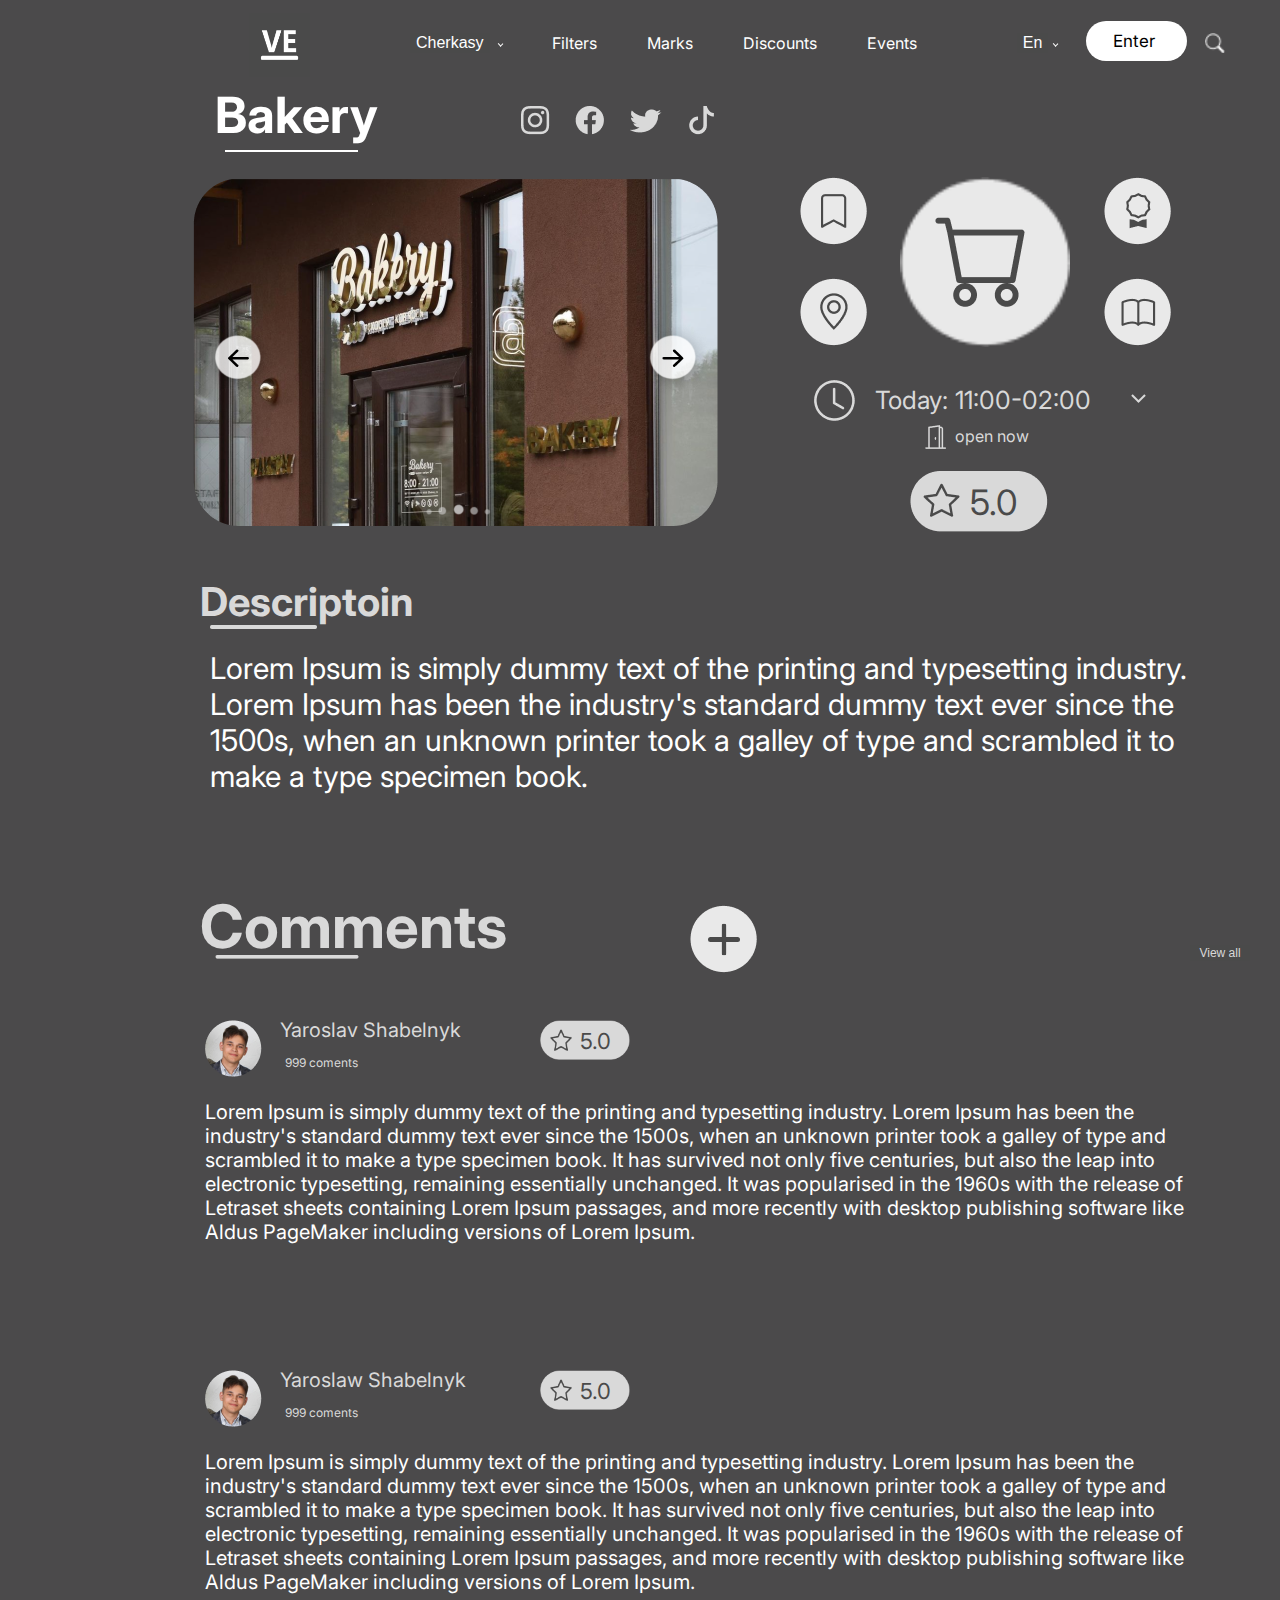
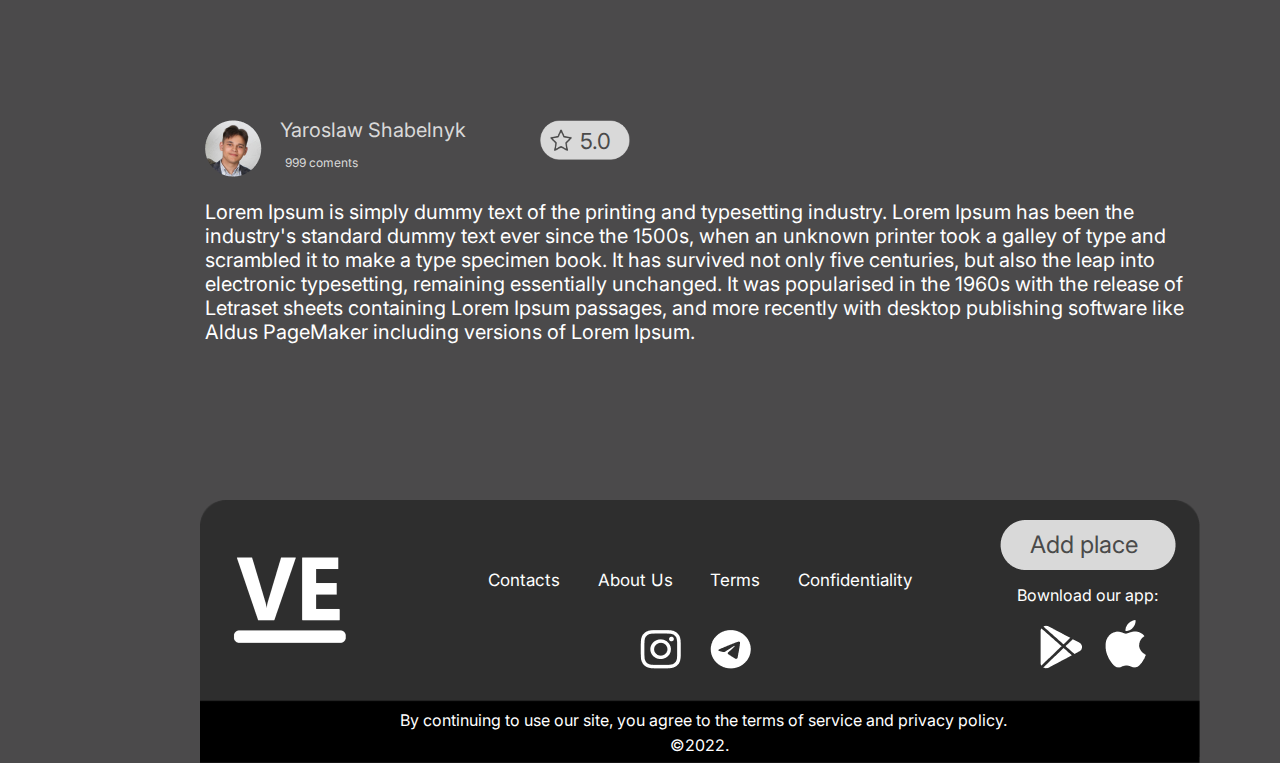
==== index.html @ d9f38a91 "product_page" ====
<!DOCTYPE html>
<html lang="en">
<head>
    <meta charset="UTF-8">
    <meta http-equiv="X-UA-Compatible" content="IE=edge">
    <meta name="viewport" content="width=device-width, initial-scale=1.0">
    <link rel="preconnect" href="https://fonts.googleapis.com"> 
    <link rel="preconnect" href="https://fonts.gstatic.com" crossorigin> 
    <link href="https://fonts.googleapis.com/css2?family=Inter:wght@500&display=swap" rel="stylesheet">
    <link rel="stylesheet" href="style.css">
    <title>Product_page</title>
</head>
<body>
    <div class="main">
        <div class="nav-bar">
                <img src="./img/VE_logo.png" alt="" class="VE">
            <button class="CA">Cherkasy</button>
            <div class="aw_1">
                <div class="arrow1"></div>
                <div class="arrow2"></div>
            </div>
            <a href="" class="nav_margin">Filters</a>
            <a href="" class="nav_margin">Marks</a>
            <a href="" class="nav_margin">Discounts</a>
            <a href="" class="nav_margin">Events</a>
            <button class="lang">En</button>
            <div class="aw_2">
                <div class="arrow_1"></div>
                <div class="arrow_2"></div>
            </div>
            <div class="button_enter">
                <a href="">
                    <div class="rectangle"></div>
                <span class="enter">Enter</span>
                </a>
            </div>
            <div class="search">
                <a href="">
                    <img src="./img/search.png" alt="" class="lupa">
                </a>    
            </div>
        </div>




        <div class="info">
            <h1 class="bk">Bakery</h1>
            <div class="border"></div>
            <div class="social">
                <a href="https://instagram.com/bakery_ck?igshid=YmMyMTA2M2Y=">
                    <img src="./img/instagram.png" alt="" class="iftt">
                </a>
                <a href="https://m.facebook.com/Bakery-%D0%BA%D0%B0%D0%B2%D1%8F%D1%80%D0%BD%D1%8F-%D0%BF%D0%B5%D0%BA%D0%B0%D1%80%D0%BD%D1%8F-1106467566123247/">
                    <img src="./img/facebook.png" alt="" class="iftt">
                </a>
                <a href="">
                    <img src="./img/twitter.png" alt="" class="iftt">
                </a>
                <a href="https://vm.tiktok.com/ZMNSdMSrP/">
                    <img src="./img/tiktok.png" alt="" class="iftt">
                </a>
            </div>
        </div>




        <div class="photo">
            <img src="./img/bakery.png" alt="" class="bakery_photo">
            <div class="arrow_round_main">
                <div class="arrow_round">
                    <img src="./img/Ellipse 8.png" alt="">
                    <img src="./img/arrow-down-short 1.png" alt="" class="arrow_down1">
                </div>
                <div class="arrow_round2">
                    <img src="./img/Ellipse 8.png" alt="">
                    <img src="./img/arrow-down-short 1-2.png" alt="" class="arrow_down1">
                </div>
            </div>
            <div class="five_round">
                <img src="./img/Ellipse 5.png" alt="">
                <img src="./img/Ellipse 3.png" alt="">
                <img src="./img/Ellipse 1.png" alt="">
                <img src="./img/Ellipse 2.png" alt="">
                <img src="./img/Ellipse 4.png" alt="">
            </div>
        </div>




        <div class="save_button">
            <img src="./img/Ellipse 7.png" alt="" class="first_butt">
            <img src="./img/Vector.png" alt="" class="save">
        </div>
        <div class="shop_button">
            <img src="./img/Ellipse 7.png" alt="" class="big_shop_round">
            <img src="./img/cart.png" alt="" class="cart">
        </div>
        <div class="map_button">
            <img src="./img/Ellipse 7.png" alt="">
            <img src="./img/map_1.png" alt="" class="map_1">
            <img src="./img/map_2.png" alt="" class="map_2">
        </div>
        <div class="award_button">
            <img src="./img/Ellipse 7.png" alt="">
            <img src="./img/award_1.png" alt="" class="award_1">
            <img src="./img/award_2.png" alt="" class="award_2">
        </div>
        <div class="menu_button">
            <img src="./img/Ellipse 7.png" alt="">
            <img src="./img/menu.png" alt="" class="menu">
        </div>



        <div class="time">
            <div class="time_list">
                <div class="clock">
                    <img src="./img/clock_round.png" alt="">
                    <img src="./img/clock_arrow.png" alt="" class="clock_arrow">
                </div>
            <span class="time_text">Today: 11:00-02:00</span>
            <div class="aw_3">
                <div class="arrow_3"></div>
                <div class="arrow_4"></div>
            </div>
            </div>
            <div class="open_now">
                <div class="door">
                    <img src="./img/door.png" alt="">
                    <img src="./img/door_handle.png" alt="" class="door_handle">
                </div>
                <span class="open_now_text"> open now</span>
            </div>
            <div class="mark">
                <img src="./img/mark.png" alt="">
                <img src="./img/star.png" alt="" class="star">
                <span class="mark_text">5.0</span>
            </div>
        </div>



        <div class="description">
            <h1 class="description_text">Descriptoin</h1>
            <img src="./img/discription_line.png" alt="" class="discription_line">
            <span class="big_discription_text">
                Lorem Ipsum is simply dummy text of the printing and typesetting industry. Lorem Ipsum has been the industry's standard dummy text ever since the 1500s, when an unknown printer took a galley of type and scrambled it to make a type specimen book.
            </span>
        </div>



        <div class="main_comment">
            <h1 class="comment_text">Comments</h1>
            <img src="./img/comment_line.png" alt="" class="comment_line">
            <div class="plus_comment">
                <img src="./img/Ellipse 7.png" alt="" class="plus_comment_round">
                <div class="horisontal_line"></div>
                <div class="vertical_line"></div>
            </div>
            <button class="view_all">View all</button>
        </div>



        <div class="comments">
            <img src="./img/yaroslaw_img.png" alt="" class="yaroslaw_img">
            <span class="nikname">Yaroslav Shabelnyk</span>
            <span class="number_of_comment">999 coments</span>
            <div class="mark_comment">
                <img src="./img/mark.png" alt="" class="mark_img_comment">
                <img src="./img/star.png" alt="" class="star_comment">
                <span class="mark_text_comment">5.0</span>
            </div>
            <span class="subtext_comment">Lorem Ipsum is simply dummy text of the printing and typesetting industry. Lorem Ipsum has been the industry's standard dummy text ever since the 1500s, when an unknown printer took a galley of type and scrambled it to make a type specimen book. It has survived not only five centuries, but also the leap into electronic typesetting, remaining essentially unchanged. It was popularised in the 1960s with the release of Letraset sheets containing Lorem Ipsum passages, and more recently with desktop publishing software like Aldus PageMaker including versions of Lorem Ipsum.</span>
        </div>
        <div class="comments_2">
            <img src="./img/yaroslaw_img.png" alt="" class="yaroslaw_img">
            <span class="nikname">Yaroslaw Shabelnyk</span>
            <span class="number_of_comment">999 coments</span>
            <div class="mark_comment">
                <img src="./img/mark.png" alt="" class="mark_img_comment">
                <img src="./img/star.png" alt="" class="star_comment">
                <span class="mark_text_comment">5.0</span>
            </div>
            <span class="subtext_comment">Lorem Ipsum is simply dummy text of the printing and typesetting industry. Lorem Ipsum has been the industry's standard dummy text ever since the 1500s, when an unknown printer took a galley of type and scrambled it to make a type specimen book. It has survived not only five centuries, but also the leap into electronic typesetting, remaining essentially unchanged. It was popularised in the 1960s with the release of Letraset sheets containing Lorem Ipsum passages, and more recently with desktop publishing software like Aldus PageMaker including versions of Lorem Ipsum.</span>
        </div>
        <div class="comments_3">
            <img src="./img/yaroslaw_img.png" alt="" class="yaroslaw_img">
            <span class="nikname">Yaroslaw Shabelnyk</span>
            <span class="number_of_comment">999 coments</span>
            <div class="mark_comment">
                <img src="./img/mark.png" alt="" class="mark_img_comment">
                <img src="./img/star.png" alt="" class="star_comment">
                <span class="mark_text_comment">5.0</span>
            </div>
            <span class="subtext_comment">Lorem Ipsum is simply dummy text of the printing and typesetting industry. Lorem Ipsum has been the industry's standard dummy text ever since the 1500s, when an unknown printer took a galley of type and scrambled it to make a type specimen book. It has survived not only five centuries, but also the leap into electronic typesetting, remaining essentially unchanged. It was popularised in the 1960s with the release of Letraset sheets containing Lorem Ipsum passages, and more recently with desktop publishing software like Aldus PageMaker including versions of Lorem Ipsum.</span>
        </div>




        <div class="footer">
            <img src="./img/footer_gray.png" alt="" class="footer_gray">
            <img src="./img/footer_black.png" alt="" class="footer_black">
            <img src="./img/VE_footer_logo.png" alt="" class="VE_footer_logo">
            <div class="footer_text">
                <span class="contacts">Contacts</span>
                <span class="about_us">About Us</span>
                <span class="terms">Terms</span>
                <span class="confidentiality">Confidentiality</span>
            </div>
            <a href="https://instagram.com/visiteverywhere.comp?igshid=YmMyMTA2M2Y=" class="footer_inst">
                <img src="./img/footer_instagram.png" alt="">
            </a>
            <a href="" class="footer_teleg">
                <img src="./img/footer_telegram.png" alt="">
            </a>
            <div class="add_place">
                <img src="./img/add_place.png" alt="">
                <a href="" class="add_place_text">Add place</a>
            </div>
            <span class="download">Bownload our app:</span>
            <div class="google_play">
                <img src="./img/google_play.png" alt="">
            </div>
            <div class="apple">
                <img src="./img/apple.png" alt="">
            </div>
            <span class="footer_end_text">By continuing to use our site, you agree to the terms of service and privacy policy.</span>
            <span class="footer_end_text_year">©2022.</span>
        </div>
    </div>
</body>
</html>
---- style.css ----
body{
    background-color: rgb(75 74 75);
    font-family: 'Inter', sans-serif;
}

p{
    color: white;
}
a{
    color: white;
    text-decoration: none;
}
.main{
    width: 100%;
    max-width: 1100px;
    height: 1500px;
    margin-left: 150px;
    margin-right: 150px;

}
.nav-bar{
    display: flex;
    align-items: flex-end;
    justify-content: center;
    position: absolute;
    width: 1100px;
    height: 43px;
    left: 175px;
    top: 10px;
    padding-left: 50px;
}
.VE{
    position: absolute;
    width: 60.71px;
    height: 64.72px;
    left: 74.2px;
    top: 2.74px;
}
.CA{
    position: absolute;
    left: 235px;
    border: none;
    background-color: #4A4A4A;
    color: white;
    font-size: 16px;
}
.aw_1{
    position: absolute;
    width: 10px;
    height: 15px;
    left: 315.99px;
    top: 31.73px;
    transform: rotate(90deg);
}
.arrow1{
    position: absolute;
    width: 0.95px;
    height: 3.73px;
    top: 2px;
    background-color: white;
    transform: rotate(45deg);
}
.arrow2{
    position: absolute;
    width: 0.95px;
    height: 3.73px;
    background-color: white;
    transform: rotate(-45deg);
}
.nav_margin{
    margin-left: 50px;
}
.lang{
    margin-left: 100px;
    border: none;
    color: white;
    background-color: #4A4A4A;
    font-size: 16px;
}

.aw_2{
    position: absolute;
    width: 10px;
    height: 15px;
    left: 870.99px;
    top: 31.73px;
    transform: rotate(90deg);
}
.arrow_1{
    position: absolute;
    width: 0.95px;
    height: 3.73px;
    top: 2px;
    background-color: white;
    transform: rotate(45deg);
}
.arrow_2{
    position: absolute;
    width: 0.95px;
    height: 3.73px;
    background-color: white;
    transform: rotate(-45deg);
}
.button_enter{
    position: absolute;
    width: 100.67px;
    height: 40.12px;
    left: 910.96px;
    top: 11.31px;
}
.enter{
    position: absolute;
    left: 27px;
    top: 13px;
    font-size: 17px;
    line-height: 15px;
    color: #000000;
}
.rectangle{
    width: 100.67px;
    height: 40.12px;
    background: white;
    border-radius: 23px;
}
.search{
    position: absolute;
    top: 23px;
    left: 1030px;
    width: 20px;
    height: 20px;
}
.lupa{
    width: 20px;
    height: 20px;
}



.info{
    position: absolute;
    top: 75px;
    left: 215px;
    color: white;
    font-size: 25px;
    margin-bottom: 10px;
}
.bk{
    margin-bottom: 5px;
    margin-top: 10px;
}
.border{
    border: 1px solid white;
    margin-left: 10px;
    margin-right: 20px;
}



.social{
    display: flex;
    position: absolute;
    top: 30px;
    left: 280px;
}
.iftt{
    margin-left: 25px;
}



.bakery_photo{
    margin-top: 170px;
    margin-left: 35px;
}
.arrow_round{
    position: absolute;
    top: 10px;
    left: 20px;
}
.arrow_down1{
    position: absolute;
    bottom: 23px;
    left: 17px;
}
.arrow_round2{
    position: absolute;
    top: 10px;
    left: 455px;
}
.arrow_round_main{
    position: absolute;
    top: 310px;
    left: 180px;
}
.five_round{
    position: absolute;
    left: 425px;
    top: 500px;
}



.save_button{
    position: absolute;
    top: 177px;
    left: 800px;
}
.save{
    position: absolute;
    left: 20px;
    top: 17px;
    
}
.shop_button{
    position: absolute;
    top: 177px;
    left: 900px;
}
.big_shop_round{
    width: 170px;
    height: 170px;
    position: absolute;
}
.cart{
    position: absolute;
    top: 40px;
    left: 35px;
}
.map_button{
    position: absolute;
    top: 278px;
    left: 800px;
}
.map_1{
    position: absolute;
    top: 22px;
    left: 27px;
}
.map_2{
    position: absolute;
    top: 15px;
    left: 20px;
}
.award_button{
    position: absolute;
    top: 177px;
    left: 1104px;
}
.award_1{
    position: absolute;
    top: 42px;
    left: 25px;
}
.award_2{
    position: absolute;
    top: 16px;
    left: 22px;
}
.menu_button{
    position: absolute;
    top: 278px;
    left: 1104px;
}
.menu{
    position: absolute;
    top: 20px;
    left: 17px;
}



.time{
    position: absolute;
    top: 400px;
    left: 820px;
}
.time_list{
    position: absolute;
}
.clock{
    position: absolute;
    left: -6px;
    top: -20px;

}
.clock_arrow{
    position: absolute;
    top: 7px;
    left: 18px;
}
.time_text{
    position: absolute;
    top: -15px;
    left: 55px;
    width: 250px;
    color: #D9D9D9;
    font-size: 25px;
}
.aw_3{
    position: absolute;
    width: 30px;
    height: 35px;
    left: 294px;
    top: -5px;
    transform: rotate(90deg);
}
.arrow_3{
    position: absolute;
    width: 2px;
    height: 10px;
    top: 6px;
    background-color: #D9D9D9;
    transform: rotate(45deg);
}
.arrow_4{
    position: absolute;
    width: 2px;
    height: 10px;
    background-color: #D9D9D9;
    transform: rotate(-45deg);
}



.open_now{
    position: absolute;
    top: 5px;
    left: 85px;
}
.door{
    position: absolute;
    top: 20px;
    left: 20px;
}
.door_handle{
    position: absolute;
    top: 11px;
    left: 9px;
}
.open_now_text{
    position: absolute;
    top: 21px;
    left: 50px;
    width: 100px;
    color: #D9D9D9;
}
.mark{
    position: absolute;
    top: 70px;
    left: 90px;
}
.star{
    position: absolute;
    top: 13px;
    left: 13px;
}
.mark_text{
    position: absolute;
    top: 11px;
    left: 60px;
    width: 50px;
    font-size: 35px;
    color: #4A4A4A;
}
.description{
    position: absolute;
    top: 550px;
    left: 190px;
}
.description_text{
    position: absolute;
    left: 10px;
    color: #D9D9D9;
    font-size: 40px;
}
.discription_line{
    position: absolute;
    top: 75px;
    left: 20px;
}
.big_discription_text{
    position: absolute;
    width: 1000px;
    height: 220px;
    left: 20px;
    top: 100px;
    font-size: 30px;
    color: white;
}



.main_comment{
    position: absolute;
    top: 850px;
    left: 190px;
}
.comment_text{
    position: absolute;
    left: 10px;
    font-size: 60px;
    color: #D9D9D9;
}
.comment_line{
    position: absolute;
    top: 105px;
    left: 25px;
}
.plus_comment{
    position: absolute;
    top: 55px;
    left: 500px;
}
.plus_comment_line{
    width: 40px;
    height: 40px;
}
.horisontal_line{
    border-top: 5px solid #4A4A4A;
    border-radius: 10px;
    position: absolute;
    top: 32px;
    left: 18px;
    width: 32px;
}
.vertical_line{
    border-top: 5px solid #4A4A4A;
    border-radius: 10px;
    position: absolute;
    top: 32px;
    left: 18px;
    width: 32px;
    transform: rotate(90deg);
}
.view_all{
    position: absolute;
    background-color: #4A4A4A;
    width: 60px;
    top: 95px;
    left: 1000px;
    font-size: 12px;
    color: #D9D9D9;
    border: none;
}



.comments{
    position: absolute;
    top: 1000px;
    left: 190px;
}
.yaroslaw_img{
    position: absolute;
    top: 20px;
    left: 15px;
}
.nikname{
    position: absolute;
    top: 18px;
    left: 90px;
    width: 250px;
    font-size: 20px;
    color: #D9D9D9;
}
.number_of_comment{
    position: absolute;
    top: 55px;
    left: 95px;
    width: 150px;
    font-size: 12px;
    color: #D9D9D9;
}
.mark_comment{
    position: absolute;
    top: 20px;
    left: 350px;
    width: 90px;
    height: 40px;
}
.mark_img_comment{
    width: 90px;
    height: 40px;
}
.star_comment{
    position: absolute;
    top: 9px;
    left: 10px;
    width: 22px;
    height: 22px;
}
.mark_text_comment{
    position: absolute;
    top: 8px;
    left: 40px;
    width: 50px;
    font-size: 22px;
    color: #4A4A4A;
}
.subtext_comment{
    position: absolute;
    top: 100px;
    left: 15px;
    width: 1000px;
    font-size: 20px;
    color: white;
}
.comments_2{
    position: absolute;
    top: 1350px;
    left: 190px;
}
.comments_3{
    position: absolute;
    top: 1700px;
    left: 190px;
}



.footer{
    position: absolute;
    top: 2100px;
    left: 200px;
}
.footer_gray{
    width: 1000px;
}
.footer_black{
    position: absolute;
    top: 200px;
    left: 0px;
    width: 1000px;
}
.VE_footer_logo{
    position: absolute;
    top: 5px;
    left: 0px;
}
.footer_text{
    display: flex;
    justify-content: space-evenly;
    align-items: center;
    position: absolute;
    top: 30px;
    left: 200px;
    font-size: 17px;
    color: white;
    width: 500px;
    height: 100px;
    margin-left: 50px;
}
.footer_inst{
    position: absolute;
    top: 130px;
    left: 440px;
}
.footer_teleg{
    position: absolute;
    top: 130px;
    left: 510px;
}
.add_place{
    position: absolute;
    top: 20px;
    left: 800px;
}
.add_place_text{
    position: absolute;
    top: 10px;
    left: 30px;
    color: #4A4A4A;
    font-size: 24px;
}
.download{
    position: absolute;
    top: 85px;
    left: 817px;
    color: white;
}
.google_play{
    position: absolute;
    top: 125px;
    left: 840px;
}
.apple{
    position: absolute;
    top: 120px;
    left: 905px;
}
.footer_end_text{
    position: absolute;
    top: 210px;
    left: 200px;
    color: white;
}
.footer_end_text_year{
    position: absolute;
    top: 235px;
    left: 470px;
    color: white;
}
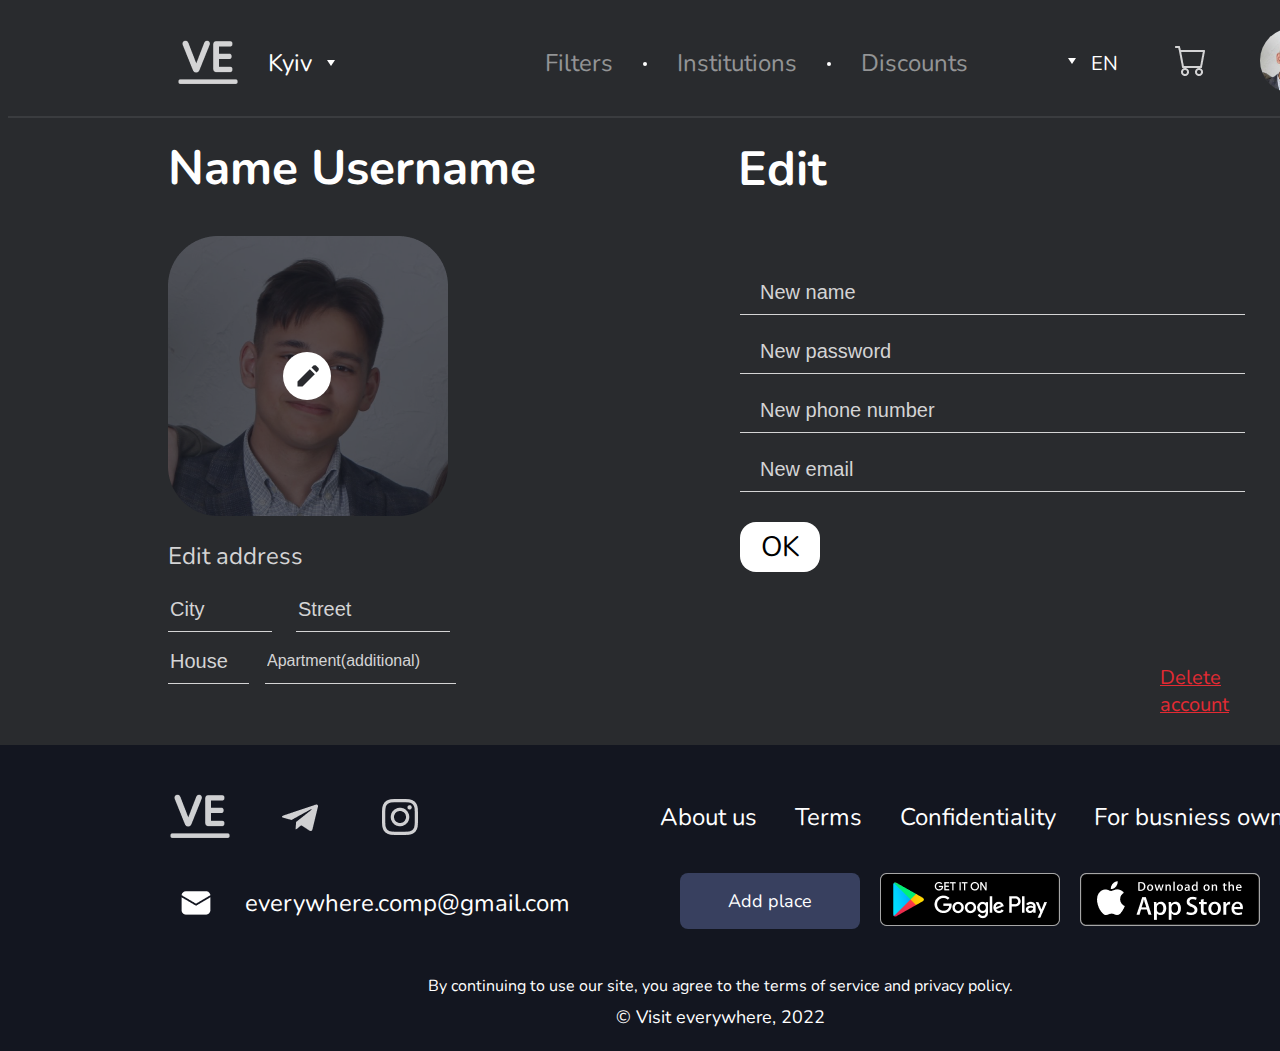
==== commit d98a8d89: "userpage" ====
--- a/index.html
+++ b/index.html
@@ -4,235 +4,112 @@
     <meta charset="UTF-8">
     <meta http-equiv="X-UA-Compatible" content="IE=edge">
     <meta name="viewport" content="width=device-width, initial-scale=1.0">
+    <title>User Page</title>
+    <link rel="stylesheet" href="style.css">
     <link rel="preconnect" href="https://fonts.googleapis.com"> 
     <link rel="preconnect" href="https://fonts.gstatic.com" crossorigin> 
-    <link href="https://fonts.googleapis.com/css2?family=Inter:wght@500&display=swap" rel="stylesheet">
-    <link rel="stylesheet" href="style.css">
-    <title>Product_page</title>
+    <link href="https://fonts.googleapis.com/css2?family=Inter:wght@500&family=Nunito:wght@300&display=swap" rel="stylesheet">
 </head>
 <body>
-    <div class="main">
-        <div class="nav-bar">
-                <img src="./img/VE_logo.png" alt="" class="VE">
-            <button class="CA">Cherkasy</button>
-            <div class="aw_1">
-                <div class="arrow1"></div>
-                <div class="arrow2"></div>
+    <div class="border"></div>
+        <div class="header">
+            <div class="nav_bar">
+                <img src="./user_img/LOGO 11.48.09.png" alt="" class="VE_logo">
+                <div class="city_options">
+                    <span>Kyiv</span>
+                    <div class="arrow_1"></div>
+                </div>
+                <div class="widdgets">
+                    <a href="#" class="widdgets_margin">Filters</a>
+                    <div class="dot"></div>
+                    <a href="#" class="widdgets_margin">Institutions</a>
+                    <div class="dot"></div>
+                    <a href="#">Discounts</a>
+                </div>
+                <div class="languages">
+                    <div class="arrow_2"></div>
+                    <span class="languages_text">EN</span>
+                </div>
+                <div class="bi_cart">
+                    <a href="#">
+                        <img src="./user_img/bi_cart.png" alt="">
+                    </a>
+                </div>
+                <div class="photo">
+                    <img src="./user_img/Photo_yar.png" alt="" class="photo_yar">
+                </div>
             </div>
-            <a href="" class="nav_margin">Filters</a>
-            <a href="" class="nav_margin">Marks</a>
-            <a href="" class="nav_margin">Discounts</a>
-            <a href="" class="nav_margin">Events</a>
-            <button class="lang">En</button>
-            <div class="aw_2">
-                <div class="arrow_1"></div>
-                <div class="arrow_2"></div>
+            
+            <h1 class="username">Name Username</h1>
+            <h1 class="edit">Edit</h1>
+            <div class="photo_and_address">
+                <div class="redaktor_photo">
+                    <img src="./user_img/dark_photo_yar.png" alt="" class="dark_photo_yar">
+                    <a href="#">
+                        <div class="round_pencil">
+                            <img src="./user_img/pencil.png" alt="" class="pencil">
+                        </div>
+                    </a>
+                </div>
+                <p class="edit_address">Edit address</p>
+                <div class="address">
+                    <input type="text" placeholder="City" class="input_city">
+                    <input type="text" placeholder="Street" class="input_street">
+                </div>
+                <div class="address_1">
+                    <input type="text" placeholder="House" class="input_house">
+                    <input type="text" placeholder="Apartment(additional)" class="input_apartment">
+                </div>
             </div>
-            <div class="button_enter">
-                <a href="">
-                    <div class="rectangle"></div>
-                <span class="enter">Enter</span>
+            <div class="edit_account">
+                <div class="account_settings">
+                    <input type="text" placeholder="New name" class="change_settings">
+                    <input type="text" placeholder="New password" class="change_settings">
+                    <input type="text" placeholder="New phone number" class="change_settings">
+                    <input type="text" placeholder="New email" class="change_settings">
+                </div>
+                <a href="" class="a_accept">
+                    <div class="accept">OK</div>
                 </a>
             </div>
-            <div class="search">
+            <a href="#" class="delete">Delete account</a>
+        </div>
+        
+        <div class="footer">
+            <div class="footer_bar">
+                <img src="./user_img/LOGO 11.48.09.png" alt="" class="VE_logo">
+                <img src="./user_img/telegram_whte.png" alt="" class="telegram">
+                <img src="./user_img/instagram_white.png" alt="" class="instagram">
+                <div class="footer_widdgets">
+                    <a href="" class="about_us">About us</a>
+                    <a href="" class="footer_widdgets_margin">Terms</a>
+                    <a href="" class="footer_widdgets_margin">Confidentiality</a>
+                    <a href="" class="footer_widdgets_margin">For busniess owners</a>
+                </div>
+            </div>
+            <div class="gmail_and_store">
                 <a href="">
-                    <img src="./img/search.png" alt="" class="lupa">
-                </a>    
+                    <div class="gmail">
+                        <img src="./user_img/gmail.png" alt="" class="gmail_photo">
+                        <span class="gmail_text">everywhere.comp@gmail.com</span>
+                    </div>
+                </a>
+                <div class="store">
+                    <a href="">
+                        <div class="add_place">Add place</div>
+                    </a>
+                    <a href="" class="gplay_astore">
+                        <img src="./user_img/gplay.png" alt="">
+                    </a>
+                    <a href="" class="gplay_astore">
+                        <img src="./user_img/astore.png" alt="">
+                    </a>
+                </div>
+            </div>
+            <div class="footer_text">
+                <span class="first_footer_text">By continuing to use our site, you agree to the terms of service and privacy policy.</span>
+                <span class="second_footer_text">© Visit everywhere, 2022</span>
             </div>
         </div>
-
-
-
-
-        <div class="info">
-            <h1 class="bk">Bakery</h1>
-            <div class="border"></div>
-            <div class="social">
-                <a href="https://instagram.com/bakery_ck?igshid=YmMyMTA2M2Y=">
-                    <img src="./img/instagram.png" alt="" class="iftt">
-                </a>
-                <a href="https://m.facebook.com/Bakery-%D0%BA%D0%B0%D0%B2%D1%8F%D1%80%D0%BD%D1%8F-%D0%BF%D0%B5%D0%BA%D0%B0%D1%80%D0%BD%D1%8F-1106467566123247/">
-                    <img src="./img/facebook.png" alt="" class="iftt">
-                </a>
-                <a href="">
-                    <img src="./img/twitter.png" alt="" class="iftt">
-                </a>
-                <a href="https://vm.tiktok.com/ZMNSdMSrP/">
-                    <img src="./img/tiktok.png" alt="" class="iftt">
-                </a>
-            </div>
-        </div>
-
-
-
-
-        <div class="photo">
-            <img src="./img/bakery.png" alt="" class="bakery_photo">
-            <div class="arrow_round_main">
-                <div class="arrow_round">
-                    <img src="./img/Ellipse 8.png" alt="">
-                    <img src="./img/arrow-down-short 1.png" alt="" class="arrow_down1">
-                </div>
-                <div class="arrow_round2">
-                    <img src="./img/Ellipse 8.png" alt="">
-                    <img src="./img/arrow-down-short 1-2.png" alt="" class="arrow_down1">
-                </div>
-            </div>
-            <div class="five_round">
-                <img src="./img/Ellipse 5.png" alt="">
-                <img src="./img/Ellipse 3.png" alt="">
-                <img src="./img/Ellipse 1.png" alt="">
-                <img src="./img/Ellipse 2.png" alt="">
-                <img src="./img/Ellipse 4.png" alt="">
-            </div>
-        </div>
-
-
-
-
-        <div class="save_button">
-            <img src="./img/Ellipse 7.png" alt="" class="first_butt">
-            <img src="./img/Vector.png" alt="" class="save">
-        </div>
-        <div class="shop_button">
-            <img src="./img/Ellipse 7.png" alt="" class="big_shop_round">
-            <img src="./img/cart.png" alt="" class="cart">
-        </div>
-        <div class="map_button">
-            <img src="./img/Ellipse 7.png" alt="">
-            <img src="./img/map_1.png" alt="" class="map_1">
-            <img src="./img/map_2.png" alt="" class="map_2">
-        </div>
-        <div class="award_button">
-            <img src="./img/Ellipse 7.png" alt="">
-            <img src="./img/award_1.png" alt="" class="award_1">
-            <img src="./img/award_2.png" alt="" class="award_2">
-        </div>
-        <div class="menu_button">
-            <img src="./img/Ellipse 7.png" alt="">
-            <img src="./img/menu.png" alt="" class="menu">
-        </div>
-
-
-
-        <div class="time">
-            <div class="time_list">
-                <div class="clock">
-                    <img src="./img/clock_round.png" alt="">
-                    <img src="./img/clock_arrow.png" alt="" class="clock_arrow">
-                </div>
-            <span class="time_text">Today: 11:00-02:00</span>
-            <div class="aw_3">
-                <div class="arrow_3"></div>
-                <div class="arrow_4"></div>
-            </div>
-            </div>
-            <div class="open_now">
-                <div class="door">
-                    <img src="./img/door.png" alt="">
-                    <img src="./img/door_handle.png" alt="" class="door_handle">
-                </div>
-                <span class="open_now_text"> open now</span>
-            </div>
-            <div class="mark">
-                <img src="./img/mark.png" alt="">
-                <img src="./img/star.png" alt="" class="star">
-                <span class="mark_text">5.0</span>
-            </div>
-        </div>
-
-
-
-        <div class="description">
-            <h1 class="description_text">Descriptoin</h1>
-            <img src="./img/discription_line.png" alt="" class="discription_line">
-            <span class="big_discription_text">
-                Lorem Ipsum is simply dummy text of the printing and typesetting industry. Lorem Ipsum has been the industry's standard dummy text ever since the 1500s, when an unknown printer took a galley of type and scrambled it to make a type specimen book.
-            </span>
-        </div>
-
-
-
-        <div class="main_comment">
-            <h1 class="comment_text">Comments</h1>
-            <img src="./img/comment_line.png" alt="" class="comment_line">
-            <div class="plus_comment">
-                <img src="./img/Ellipse 7.png" alt="" class="plus_comment_round">
-                <div class="horisontal_line"></div>
-                <div class="vertical_line"></div>
-            </div>
-            <button class="view_all">View all</button>
-        </div>
-
-
-
-        <div class="comments">
-            <img src="./img/yaroslaw_img.png" alt="" class="yaroslaw_img">
-            <span class="nikname">Yaroslav Shabelnyk</span>
-            <span class="number_of_comment">999 coments</span>
-            <div class="mark_comment">
-                <img src="./img/mark.png" alt="" class="mark_img_comment">
-                <img src="./img/star.png" alt="" class="star_comment">
-                <span class="mark_text_comment">5.0</span>
-            </div>
-            <span class="subtext_comment">Lorem Ipsum is simply dummy text of the printing and typesetting industry. Lorem Ipsum has been the industry's standard dummy text ever since the 1500s, when an unknown printer took a galley of type and scrambled it to make a type specimen book. It has survived not only five centuries, but also the leap into electronic typesetting, remaining essentially unchanged. It was popularised in the 1960s with the release of Letraset sheets containing Lorem Ipsum passages, and more recently with desktop publishing software like Aldus PageMaker including versions of Lorem Ipsum.</span>
-        </div>
-        <div class="comments_2">
-            <img src="./img/yaroslaw_img.png" alt="" class="yaroslaw_img">
-            <span class="nikname">Yaroslaw Shabelnyk</span>
-            <span class="number_of_comment">999 coments</span>
-            <div class="mark_comment">
-                <img src="./img/mark.png" alt="" class="mark_img_comment">
-                <img src="./img/star.png" alt="" class="star_comment">
-                <span class="mark_text_comment">5.0</span>
-            </div>
-            <span class="subtext_comment">Lorem Ipsum is simply dummy text of the printing and typesetting industry. Lorem Ipsum has been the industry's standard dummy text ever since the 1500s, when an unknown printer took a galley of type and scrambled it to make a type specimen book. It has survived not only five centuries, but also the leap into electronic typesetting, remaining essentially unchanged. It was popularised in the 1960s with the release of Letraset sheets containing Lorem Ipsum passages, and more recently with desktop publishing software like Aldus PageMaker including versions of Lorem Ipsum.</span>
-        </div>
-        <div class="comments_3">
-            <img src="./img/yaroslaw_img.png" alt="" class="yaroslaw_img">
-            <span class="nikname">Yaroslaw Shabelnyk</span>
-            <span class="number_of_comment">999 coments</span>
-            <div class="mark_comment">
-                <img src="./img/mark.png" alt="" class="mark_img_comment">
-                <img src="./img/star.png" alt="" class="star_comment">
-                <span class="mark_text_comment">5.0</span>
-            </div>
-            <span class="subtext_comment">Lorem Ipsum is simply dummy text of the printing and typesetting industry. Lorem Ipsum has been the industry's standard dummy text ever since the 1500s, when an unknown printer took a galley of type and scrambled it to make a type specimen book. It has survived not only five centuries, but also the leap into electronic typesetting, remaining essentially unchanged. It was popularised in the 1960s with the release of Letraset sheets containing Lorem Ipsum passages, and more recently with desktop publishing software like Aldus PageMaker including versions of Lorem Ipsum.</span>
-        </div>
-
-
-
-
-        <div class="footer">
-            <img src="./img/footer_gray.png" alt="" class="footer_gray">
-            <img src="./img/footer_black.png" alt="" class="footer_black">
-            <img src="./img/VE_footer_logo.png" alt="" class="VE_footer_logo">
-            <div class="footer_text">
-                <span class="contacts">Contacts</span>
-                <span class="about_us">About Us</span>
-                <span class="terms">Terms</span>
-                <span class="confidentiality">Confidentiality</span>
-            </div>
-            <a href="https://instagram.com/visiteverywhere.comp?igshid=YmMyMTA2M2Y=" class="footer_inst">
-                <img src="./img/footer_instagram.png" alt="">
-            </a>
-            <a href="" class="footer_teleg">
-                <img src="./img/footer_telegram.png" alt="">
-            </a>
-            <div class="add_place">
-                <img src="./img/add_place.png" alt="">
-                <a href="" class="add_place_text">Add place</a>
-            </div>
-            <span class="download">Bownload our app:</span>
-            <div class="google_play">
-                <img src="./img/google_play.png" alt="">
-            </div>
-            <div class="apple">
-                <img src="./img/apple.png" alt="">
-            </div>
-            <span class="footer_end_text">By continuing to use our site, you agree to the terms of service and privacy policy.</span>
-            <span class="footer_end_text_year">©2022.</span>
-        </div>
-    </div>
 </body>
 </html>--- a/style.css
+++ b/style.css
@@ -1,602 +1,323 @@
 body{
-    background-color: rgb(75 74 75);
-    font-family: 'Inter', sans-serif;
-}
-
-p{
-    color: white;
+    width: auto;
+    height: 1020px;
+    background: #292B2E;
+    font-family: 'Nunito', sans-serif;
+}
+.header{
+    width: 1157px;
+    margin-left: 160px;
 }
 a{
-    color: white;
     text-decoration: none;
-}
-.main{
-    width: 100%;
-    max-width: 1100px;
-    height: 1500px;
-    margin-left: 150px;
-    margin-right: 150px;
-
-}
-.nav-bar{
-    display: flex;
-    align-items: flex-end;
+    color: #FFFFFF80;
+}
+.nav_bar{
+    margin-top: 23px;
+    display: flex;
+    align-items: center;
+}
+.VE_logo{
+    width: 80px;
+    height: 80px;
+}
+.city_options{
+    display: flex;
+    flex-direction: row;
+    align-items: center;
+    margin-left: 20px;
+    font-size: 24px;
+    color: white;
+}
+.arrow_1{
+    margin-left: 15px;
+    width: 0;
+	height: 0;
+	border-left: 4px solid transparent;
+	border-right: 4px solid transparent;
+	border-top: 6px solid white;
+}
+.widdgets{
+    display: flex;
+    margin-left: 210px;
+    font-size: 24px;
+    color: lightgray;
+}
+.widdgets_margin{
+    margin-right: 30px;
+}
+.dot{
+    margin-top: 15px;
+    margin-right: 30px;
+    width: 4px;
+    height: 4px;
+    background-color: white;
+    border-radius: 50px;
+}
+.languages{
+    margin-left: 100px;
+    display: flex;
+    font-size: 20px;
+    color: white;
+    width: 60px;
+}
+.languages_text{
+    margin-left: 15px;
+}
+.arrow_2{
+    margin-top: 8px;
+    width: 0;
+	height: 0;
+	border-left: 4px solid transparent;
+	border-right: 4px solid transparent;
+	border-top: 6px solid white;
+}
+.bi_cart{
+    margin-left: 55px;
+}
+.photo{
+    margin-left: 53px;
+}
+.photo_yar{
+    width: 65px;
+    height: 65px;
+    border-radius: 50px;
+}
+.border{
+    border: 1px solid #FFFFFF15;
+    position: absolute;
+    top: 116px;
+    width: 1430px;
+}
+.username{
+    font-size: 48px;
+    color: white;
+}
+.edit{
+    font-size: 48px;
+    color: white;
+    position: relative;
+    left: 570px;
+    bottom: 97px;
+    width: 100px;
+}
+.photo_and_address{
+    width: 280px;
+    height: 450px;
+    position: relative;
+    bottom: 95px;
+}
+.redaktor_photo{
+    width: 280px;
+    height: 280px;
+}
+.round_pencil{
+    width: 48px;
+    height: 48px;
+    border-radius: 50px;
+    background-color: white;
+    position: relative;
+    bottom: 170px;
+    left: 115px;
+}
+.pencil{
+    position: relative;
+    top: 13px;
+    left: 14px;
+}
+.edit_address{
+    color: #D4D4D5;
+    font-size: 24px;
+}
+.address{
+    display: flex;
+    margin-bottom: 16px;
+    height: 36px;
+}
+.address_1{
+    display: flex;
+    height: 36px;
+}
+.input_city{
+    background-color: #292B2E;
+    border: none;
+    width: 100px;
+    font-size: 20px;
+    margin-right: 24px;
+    color: #D4D4D5;
+    border-bottom: 1px solid #D4D4D5;
+    padding-bottom: 10px;
+}
+.input_city::placeholder{
+    color: #D4D4D5;
+}
+.input_street{
+    background-color: #292B2E;
+    border: none;
+    width: 150px;
+    font-size: 20px;
+    color: #D4D4D5;
+    border-bottom: 1px solid #D4D4D5;
+    padding-bottom: 10px;
+}
+.input_street::placeholder{
+    color: #D4D4D5;
+}
+.input_house{
+    background-color: #292B2E;
+    border: none;
+    width: 77px;
+    font-size: 20px;
+    margin-right: 16px;
+    color: #D4D4D5;
+    border-bottom: 1px solid #D4D4D5;
+    padding-bottom: 10px;
+}
+.input_house::placeholder{
+    color: #D4D4D5;
+}
+.input_apartment{
+    background-color: #292B2E;
+    border: none;
+    width: 187px;
+    font-size: 16px;
+    color: #D4D4D5;
+    border-bottom: 1px solid #D4D4D5;
+    padding-bottom: 10px;
+}
+.input_apartment::placeholder{
+    color: #D4D4D5;
+}
+.edit_account{
+    display: flex;
+    flex-direction: column;
+    width: 483px;
+    height: 400px;
+    position: absolute;
+    top: 280px;
+    left: 740px;
+}
+.account_settings{
+    width: 483px;
+    height: 242px;
+}
+.change_settings{
+    width: 483px;
+    margin-bottom: 24px;
+    background-color: #292B2E;
+    border: none;
+    border-bottom: 1px solid #D4D4D5;
+    font-size: 20px;
+    padding: 1px 2px 10px 20px ;
+    color: #D4D4D5;
+}
+.change_settings::placeholder{
+    color: #D4D4D5;
+}.a_accept{
+    color: black;
+}
+.accept{
+    background-color: white;
+    width: 80px;
+    height: 50px;
+    border-radius: 16px;
+    display: flex;
+    align-items: center;
     justify-content: center;
+    font-size: 28px;
+}
+.delete{
     position: absolute;
-    width: 1100px;
-    height: 43px;
-    left: 175px;
-    top: 10px;
-    padding-left: 50px;
-}
-.VE{
-    position: absolute;
-    width: 60.71px;
-    height: 64.72px;
-    left: 74.2px;
-    top: 2.74px;
-}
-.CA{
-    position: absolute;
-    left: 235px;
-    border: none;
-    background-color: #4A4A4A;
-    color: white;
+    top: 664px;
+    left: 1160px;
+    color: #E32A33;
+    text-decoration: underline 0.5px;
+    font-size: 20px;
+    width: 133px;
+}
+.footer{
+    background: #131620;
+    width: 1440px;
+    height: 306px;
+    position: relative;
+    right: 8px;
+    bottom: 36px;
+}
+.footer_bar{
+    position: relative;
+    top: 32px;
+    margin-left: 160px;
+    display: flex;
+    align-items: center;
+}
+.telegram{
+    margin-left: 42px;
+}
+.instagram{
+    margin-left: 64px;
+}
+.footer_widdgets{
+    margin-left: 242px;
+    font-size: 24px;
+}
+.footer_widdgets_margin{
+    margin-left: 32px;
+    color: white;
+}
+.about_us{
+    color: white;
+}
+.gmail_and_store{
+    position: relative;
+    top: 50px;
+    height: 55px;
+    display: flex;
+    align-items: center;
+    justify-content: center;
+}
+.gmail{
+    display: flex;
+    align-items: center;
+}
+.gmail_photo{
+    margin-right: 34px;
+}
+.gmail_text{
+    color: white;
+    font-size: 24px;
+}
+.store{
+    margin-left: 110px;
+    display: flex;
+    flex-direction: row;
+}
+.add_place{
+    display: flex;
+    justify-content: center;
+    align-items: center;
+    background: #38405F;
+    width: 180px;
+    height: 56px;
+    border-radius: 8px;
+    font-size: 18px;
+    color: white;
+}
+.gplay_astore{
+    margin-left: 20px;
+}
+.footer_text{
+    display: flex;
+    flex-direction: column;
+    justify-content: center;
+    align-items: center;
+    position: relative;
+    top: 95px;
+    color: white;
+}
+.first_footer_text{
     font-size: 16px;
-}
-.aw_1{
-    position: absolute;
-    width: 10px;
-    height: 15px;
-    left: 315.99px;
-    top: 31.73px;
-    transform: rotate(90deg);
-}
-.arrow1{
-    position: absolute;
-    width: 0.95px;
-    height: 3.73px;
-    top: 2px;
-    background-color: white;
-    transform: rotate(45deg);
-}
-.arrow2{
-    position: absolute;
-    width: 0.95px;
-    height: 3.73px;
-    background-color: white;
-    transform: rotate(-45deg);
-}
-.nav_margin{
-    margin-left: 50px;
-}
-.lang{
-    margin-left: 100px;
-    border: none;
-    color: white;
-    background-color: #4A4A4A;
-    font-size: 16px;
-}
-
-.aw_2{
-    position: absolute;
-    width: 10px;
-    height: 15px;
-    left: 870.99px;
-    top: 31.73px;
-    transform: rotate(90deg);
-}
-.arrow_1{
-    position: absolute;
-    width: 0.95px;
-    height: 3.73px;
-    top: 2px;
-    background-color: white;
-    transform: rotate(45deg);
-}
-.arrow_2{
-    position: absolute;
-    width: 0.95px;
-    height: 3.73px;
-    background-color: white;
-    transform: rotate(-45deg);
-}
-.button_enter{
-    position: absolute;
-    width: 100.67px;
-    height: 40.12px;
-    left: 910.96px;
-    top: 11.31px;
-}
-.enter{
-    position: absolute;
-    left: 27px;
-    top: 13px;
-    font-size: 17px;
-    line-height: 15px;
-    color: #000000;
-}
-.rectangle{
-    width: 100.67px;
-    height: 40.12px;
-    background: white;
-    border-radius: 23px;
-}
-.search{
-    position: absolute;
-    top: 23px;
-    left: 1030px;
-    width: 20px;
-    height: 20px;
-}
-.lupa{
-    width: 20px;
-    height: 20px;
-}
-
-
-
-.info{
-    position: absolute;
-    top: 75px;
-    left: 215px;
-    color: white;
-    font-size: 25px;
-    margin-bottom: 10px;
-}
-.bk{
-    margin-bottom: 5px;
-    margin-top: 10px;
-}
-.border{
-    border: 1px solid white;
-    margin-left: 10px;
-    margin-right: 20px;
-}
-
-
-
-.social{
-    display: flex;
-    position: absolute;
-    top: 30px;
-    left: 280px;
-}
-.iftt{
-    margin-left: 25px;
-}
-
-
-
-.bakery_photo{
-    margin-top: 170px;
-    margin-left: 35px;
-}
-.arrow_round{
-    position: absolute;
-    top: 10px;
-    left: 20px;
-}
-.arrow_down1{
-    position: absolute;
-    bottom: 23px;
-    left: 17px;
-}
-.arrow_round2{
-    position: absolute;
-    top: 10px;
-    left: 455px;
-}
-.arrow_round_main{
-    position: absolute;
-    top: 310px;
-    left: 180px;
-}
-.five_round{
-    position: absolute;
-    left: 425px;
-    top: 500px;
-}
-
-
-
-.save_button{
-    position: absolute;
-    top: 177px;
-    left: 800px;
-}
-.save{
-    position: absolute;
-    left: 20px;
-    top: 17px;
-    
-}
-.shop_button{
-    position: absolute;
-    top: 177px;
-    left: 900px;
-}
-.big_shop_round{
-    width: 170px;
-    height: 170px;
-    position: absolute;
-}
-.cart{
-    position: absolute;
-    top: 40px;
-    left: 35px;
-}
-.map_button{
-    position: absolute;
-    top: 278px;
-    left: 800px;
-}
-.map_1{
-    position: absolute;
-    top: 22px;
-    left: 27px;
-}
-.map_2{
-    position: absolute;
-    top: 15px;
-    left: 20px;
-}
-.award_button{
-    position: absolute;
-    top: 177px;
-    left: 1104px;
-}
-.award_1{
-    position: absolute;
-    top: 42px;
-    left: 25px;
-}
-.award_2{
-    position: absolute;
-    top: 16px;
-    left: 22px;
-}
-.menu_button{
-    position: absolute;
-    top: 278px;
-    left: 1104px;
-}
-.menu{
-    position: absolute;
-    top: 20px;
-    left: 17px;
-}
-
-
-
-.time{
-    position: absolute;
-    top: 400px;
-    left: 820px;
-}
-.time_list{
-    position: absolute;
-}
-.clock{
-    position: absolute;
-    left: -6px;
-    top: -20px;
-
-}
-.clock_arrow{
-    position: absolute;
-    top: 7px;
-    left: 18px;
-}
-.time_text{
-    position: absolute;
-    top: -15px;
-    left: 55px;
-    width: 250px;
-    color: #D9D9D9;
-    font-size: 25px;
-}
-.aw_3{
-    position: absolute;
-    width: 30px;
-    height: 35px;
-    left: 294px;
-    top: -5px;
-    transform: rotate(90deg);
-}
-.arrow_3{
-    position: absolute;
-    width: 2px;
-    height: 10px;
-    top: 6px;
-    background-color: #D9D9D9;
-    transform: rotate(45deg);
-}
-.arrow_4{
-    position: absolute;
-    width: 2px;
-    height: 10px;
-    background-color: #D9D9D9;
-    transform: rotate(-45deg);
-}
-
-
-
-.open_now{
-    position: absolute;
-    top: 5px;
-    left: 85px;
-}
-.door{
-    position: absolute;
-    top: 20px;
-    left: 20px;
-}
-.door_handle{
-    position: absolute;
-    top: 11px;
-    left: 9px;
-}
-.open_now_text{
-    position: absolute;
-    top: 21px;
-    left: 50px;
-    width: 100px;
-    color: #D9D9D9;
-}
-.mark{
-    position: absolute;
-    top: 70px;
-    left: 90px;
-}
-.star{
-    position: absolute;
-    top: 13px;
-    left: 13px;
-}
-.mark_text{
-    position: absolute;
-    top: 11px;
-    left: 60px;
-    width: 50px;
-    font-size: 35px;
-    color: #4A4A4A;
-}
-.description{
-    position: absolute;
-    top: 550px;
-    left: 190px;
-}
-.description_text{
-    position: absolute;
-    left: 10px;
-    color: #D9D9D9;
-    font-size: 40px;
-}
-.discription_line{
-    position: absolute;
-    top: 75px;
-    left: 20px;
-}
-.big_discription_text{
-    position: absolute;
-    width: 1000px;
-    height: 220px;
-    left: 20px;
-    top: 100px;
-    font-size: 30px;
-    color: white;
-}
-
-
-
-.main_comment{
-    position: absolute;
-    top: 850px;
-    left: 190px;
-}
-.comment_text{
-    position: absolute;
-    left: 10px;
-    font-size: 60px;
-    color: #D9D9D9;
-}
-.comment_line{
-    position: absolute;
-    top: 105px;
-    left: 25px;
-}
-.plus_comment{
-    position: absolute;
-    top: 55px;
-    left: 500px;
-}
-.plus_comment_line{
-    width: 40px;
-    height: 40px;
-}
-.horisontal_line{
-    border-top: 5px solid #4A4A4A;
-    border-radius: 10px;
-    position: absolute;
-    top: 32px;
-    left: 18px;
-    width: 32px;
-}
-.vertical_line{
-    border-top: 5px solid #4A4A4A;
-    border-radius: 10px;
-    position: absolute;
-    top: 32px;
-    left: 18px;
-    width: 32px;
-    transform: rotate(90deg);
-}
-.view_all{
-    position: absolute;
-    background-color: #4A4A4A;
-    width: 60px;
-    top: 95px;
-    left: 1000px;
-    font-size: 12px;
-    color: #D9D9D9;
-    border: none;
-}
-
-
-
-.comments{
-    position: absolute;
-    top: 1000px;
-    left: 190px;
-}
-.yaroslaw_img{
-    position: absolute;
-    top: 20px;
-    left: 15px;
-}
-.nikname{
-    position: absolute;
-    top: 18px;
-    left: 90px;
-    width: 250px;
-    font-size: 20px;
-    color: #D9D9D9;
-}
-.number_of_comment{
-    position: absolute;
-    top: 55px;
-    left: 95px;
-    width: 150px;
-    font-size: 12px;
-    color: #D9D9D9;
-}
-.mark_comment{
-    position: absolute;
-    top: 20px;
-    left: 350px;
-    width: 90px;
-    height: 40px;
-}
-.mark_img_comment{
-    width: 90px;
-    height: 40px;
-}
-.star_comment{
-    position: absolute;
-    top: 9px;
-    left: 10px;
-    width: 22px;
-    height: 22px;
-}
-.mark_text_comment{
-    position: absolute;
-    top: 8px;
-    left: 40px;
-    width: 50px;
-    font-size: 22px;
-    color: #4A4A4A;
-}
-.subtext_comment{
-    position: absolute;
-    top: 100px;
-    left: 15px;
-    width: 1000px;
-    font-size: 20px;
-    color: white;
-}
-.comments_2{
-    position: absolute;
-    top: 1350px;
-    left: 190px;
-}
-.comments_3{
-    position: absolute;
-    top: 1700px;
-    left: 190px;
-}
-
-
-
-.footer{
-    position: absolute;
-    top: 2100px;
-    left: 200px;
-}
-.footer_gray{
-    width: 1000px;
-}
-.footer_black{
-    position: absolute;
-    top: 200px;
-    left: 0px;
-    width: 1000px;
-}
-.VE_footer_logo{
-    position: absolute;
-    top: 5px;
-    left: 0px;
-}
-.footer_text{
-    display: flex;
-    justify-content: space-evenly;
-    align-items: center;
-    position: absolute;
-    top: 30px;
-    left: 200px;
-    font-size: 17px;
-    color: white;
-    width: 500px;
-    height: 100px;
-    margin-left: 50px;
-}
-.footer_inst{
-    position: absolute;
-    top: 130px;
-    left: 440px;
-}
-.footer_teleg{
-    position: absolute;
-    top: 130px;
-    left: 510px;
-}
-.add_place{
-    position: absolute;
-    top: 20px;
-    left: 800px;
-}
-.add_place_text{
-    position: absolute;
-    top: 10px;
-    left: 30px;
-    color: #4A4A4A;
-    font-size: 24px;
-}
-.download{
-    position: absolute;
-    top: 85px;
-    left: 817px;
-    color: white;
-}
-.google_play{
-    position: absolute;
-    top: 125px;
-    left: 840px;
-}
-.apple{
-    position: absolute;
-    top: 120px;
-    left: 905px;
-}
-.footer_end_text{
-    position: absolute;
-    top: 210px;
-    left: 200px;
-    color: white;
-}
-.footer_end_text_year{
-    position: absolute;
-    top: 235px;
-    left: 470px;
-    color: white;
+    margin-bottom: 8px;
+}
+.second_footer_text{
+    font-size: 18px;
 }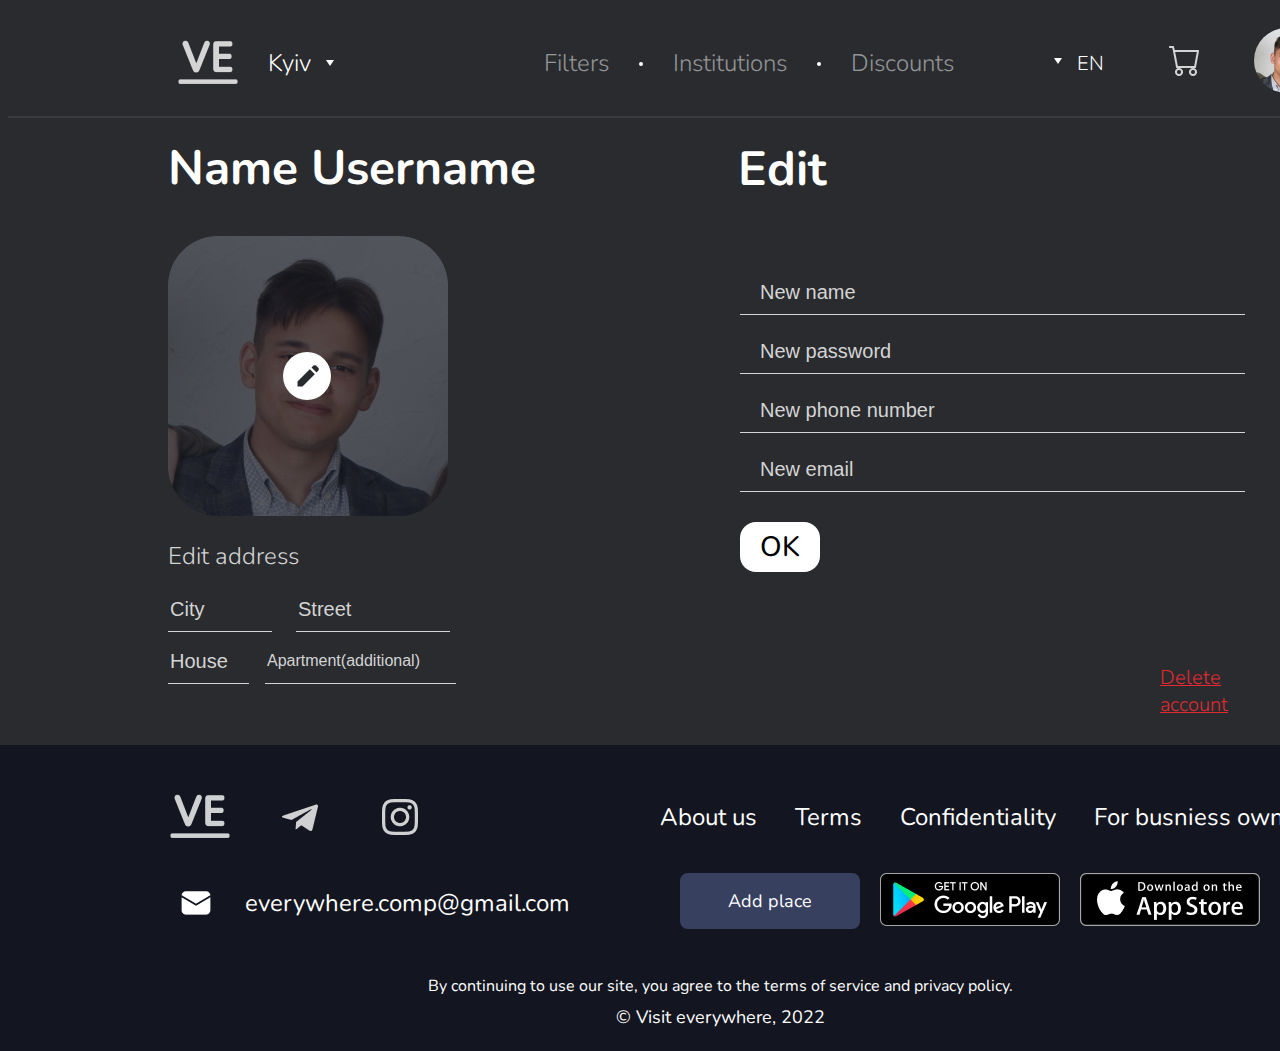
==== commit 37d039b0: "UserPage" ====
--- a/index.html
+++ b/index.html
@@ -8,7 +8,7 @@
     <link rel="stylesheet" href="style.css">
     <link rel="preconnect" href="https://fonts.googleapis.com"> 
     <link rel="preconnect" href="https://fonts.gstatic.com" crossorigin> 
-    <link href="https://fonts.googleapis.com/css2?family=Inter:wght@500&family=Nunito:wght@300&display=swap" rel="stylesheet">
+    <link href="https://fonts.googleapis.com/css2?family=Inter:wght@500&family=Nunito:wght@300;500&display=swap" rel="stylesheet">
 </head>
 <body>
     <div class="border"></div>
--- a/style.css
+++ b/style.css
@@ -7,6 +7,7 @@
 .header{
     width: 1157px;
     margin-left: 160px;
+    font-weight: 300;
 }
 a{
     text-decoration: none;
@@ -188,6 +189,9 @@
 .input_apartment::placeholder{
     color: #D4D4D5;
 }
+input{
+    outline: none;
+}
 .edit_account{
     display: flex;
     flex-direction: column;
@@ -225,6 +229,7 @@
     align-items: center;
     justify-content: center;
     font-size: 28px;
+    font-weight: 500;
 }
 .delete{
     position: absolute;
